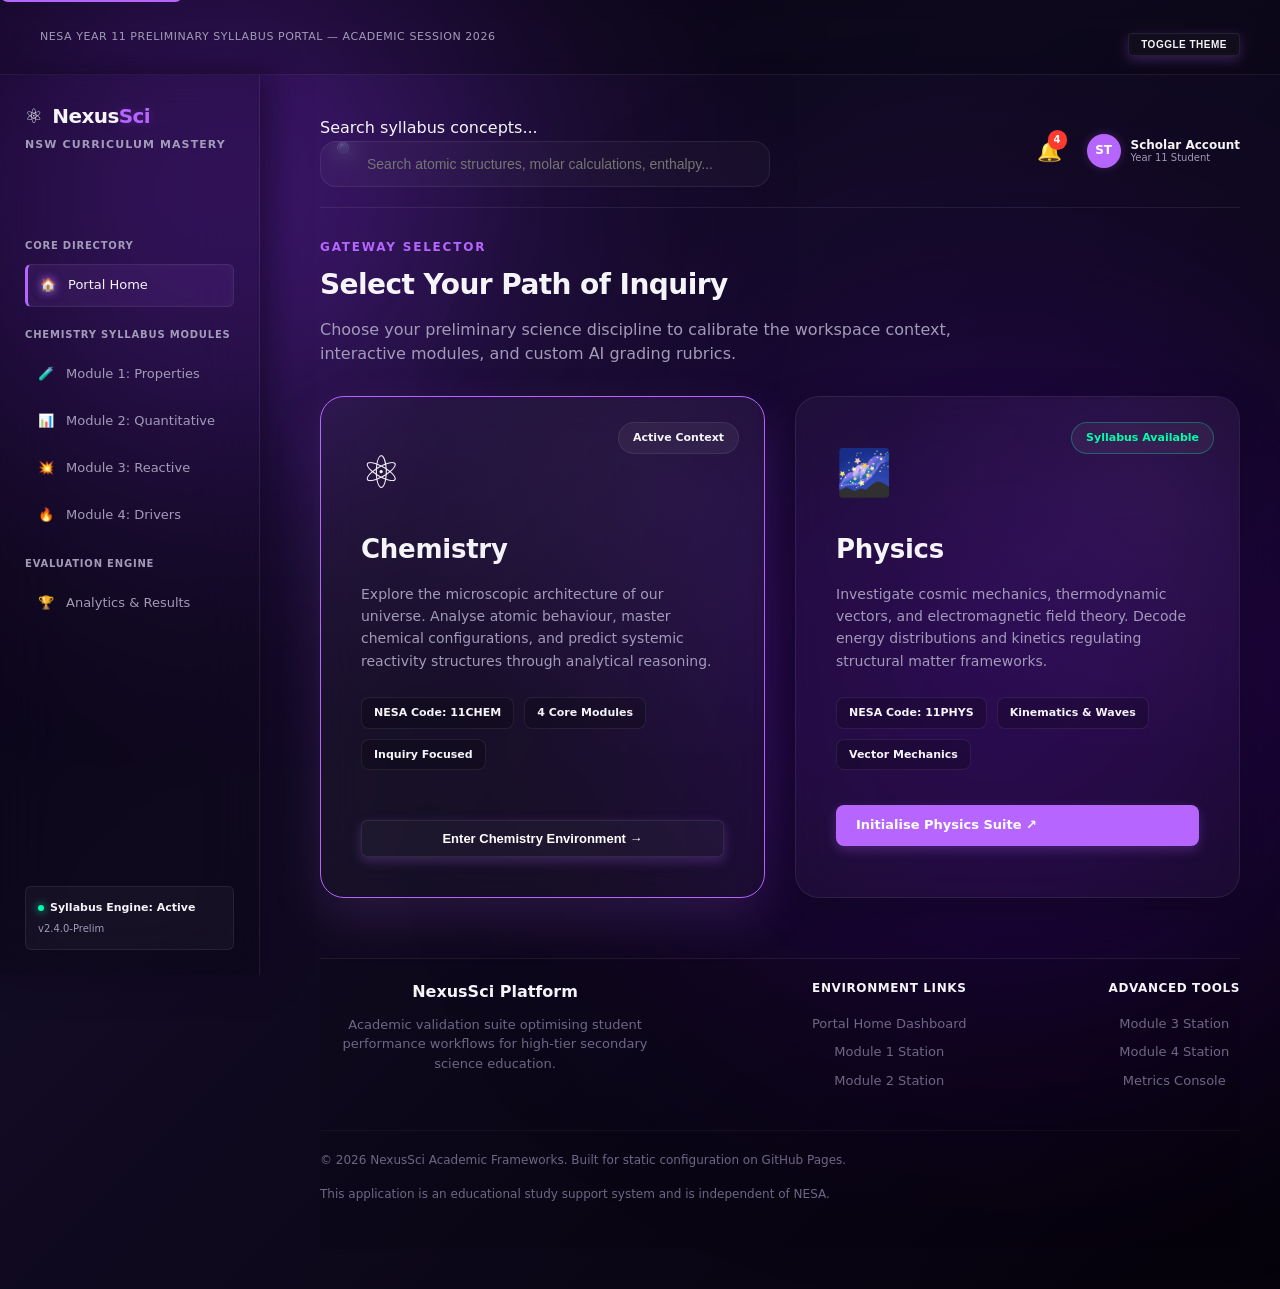
==== index.html @ a04df5f1 "Initial commit" ====
<!DOCTYPE html>
<html lang="en">
<head>
    <meta charset="UTF-8">
    <meta name="viewport" content="width=device-width, initial-scale=1.0">
    <title>Nexus Academic Portal | Year 11 Preliminary Science</title>
    <link rel="stylesheet" href="styles.css">
</head>
<body>

    <a href="#main-content" class="skip-link">Skip to main content</a>

    <div id="global-utility-bar">
        <div class="utility-container">
            <span class="announcement-text">NESA Year 11 Preliminary Syllabus Portal — Academic Session 2026</span>
            <div class="utility-controls">
                <button id="theme-toggle-btn" aria-label="Toggle between dark and light mode" title="Switch Color Theme">
                    <span class="mode-text">Toggle Theme</span>
                </button>
            </div>
        </div>
    </div>

    <div id="portal-layout">

        <aside id="portal-sidebar" aria-label="Main Navigation">
            <div class="sidebar-brand">
                <div class="brand-logo">
                    <span class="logo-icon">⚛️</span>
                    <span class="brand-name">Nexus<span class="highlight">Sci</span></span>
                </div>
                <p class="brand-tagline">NSW Curriculum Mastery</p>
            </div>

            <nav class="sidebar-nav" aria-label="Primary Directory">
                <div class="nav-section-label">Core Directory</div>
                <ul class="nav-list">
                    <li class="nav-item">
                        <a href="index.html" class="nav-link active" aria-current="page">
                            <span class="nav-icon">🏠</span>
                            <span class="nav-text">Portal Home</span>
                        </a>
                    </li>
                </ul>

                <div class="nav-section-label">Chemistry Syllabus Modules</div>
                <ul class="nav-list">
                    <li class="nav-item">
                        <a href="mod1.html" class="nav-link">
                            <span class="nav-icon">🧪</span>
                            <span class="nav-text">Module 1: Properties</span>
                        </a>
                    </li>
                    <li class="nav-item">
                        <a href="mod2.html" class="nav-link">
                            <span class="nav-icon">📊</span>
                            <span class="nav-text">Module 2: Quantitative</span>
                        </a>
                    </li>
                    <li class="nav-item">
                        <a href="mod3.html" class="nav-link">
                            <span class="nav-icon">💥</span>
                            <span class="nav-text">Module 3: Reactive</span>
                        </a>
                    </li>
                    <li class="nav-item">
                        <a href="mod4.html" class="nav-link">
                            <span class="nav-icon">🔥</span>
                            <span class="nav-text">Module 4: Drivers</span>
                        </a>
                    </li>
                </ul>

                <div class="nav-section-label">Evaluation Engine</div>
                <ul class="nav-list">
                    <li class="nav-item">
                        <a href="results.html" class="nav-link">
                            <span class="nav-icon">🏆</span>
                            <span class="nav-text">Analytics & Results</span>
                        </a>
                    </li>
                </ul>
            </nav>

            <div class="sidebar-footer-card">
                <div class="status-indicator-group">
                    <span class="status-dot online"></span>
                    <span class="status-label">Syllabus Engine: Active</span>
                </div>
                <div class="version-tag">v2.4.0-Prelim</div>
            </div>
        </aside>

        <main id="main-content" class="portal-main">

            <header id="dashboard-header">
                <div class="header-search-box">
                    <label for="global-search" class="visually-hidden">Search syllabus concepts...</label>
                    <span class="search-icon">🔍</span>
                    <input type="search" id="global-search" placeholder="Search atomic structures, molar calculations, enthalpy...">
                </div>
                <div class="header-profile-zone">
                    <div class="notification-trigger">
                        <span class="badge">4</span>
                        <span class="bell-icon">🔔</span>
                    </div>
                    <div class="user-avatar-block">
                        <div class="avatar-initials">ST</div>
                        <div class="avatar-meta">
                            <span class="user-name">Scholar Account</span>
                            <span class="user-role">Year 11 Student</span>
                        </div>
                    </div>
                </div>
            </header>

            <section id="discipline-gatekeeper-section" aria-labelledby="gatekeeper-heading">
                <div class="section-intro-text">
                    <span class="pre-heading">Gateway Selector</span>
                    <h1 id="gatekeeper-heading">Select Your Path of Inquiry</h1>
                    <p class="subtitle">Choose your preliminary science discipline to calibrate the workspace context, interactive modules, and custom AI grading rubrics.</p>
                </div>

                <div class="discipline-selection-grid">
                    
                    <article class="discipline-card chemistry-card selected-context" id="selector-chemistry">
                        <div class="card-glow-overlay"></div>
                        <div class="card-content">
                            <div class="card-badge-status">Active Context</div>
                            <div class="discipline-icon">⚛️</div>
                            <h2>Chemistry</h2>
                            <p class="discipline-description">Explore the microscopic architecture of our universe. Analyse atomic behaviour, master chemical configurations, and predict systemic reactivity structures through analytical reasoning.</p>
                            
                            <div class="syllabus-meta-tags">
                                <span class="meta-tag">NESA Code: 11CHEM</span>
                                <span class="meta-tag">4 Core Modules</span>
                                <span class="meta-tag">Inquiry Focused</span>
                            </div>

                            <div class="card-action-footer">
                                <button type="button" class="action-btn primary-action" id="activate-chemistry-btn">
                                    <span class="btn-text">Enter Chemistry Environment</span>
                                    <span class="btn-arrow">→</span>
                                </button>
                            </div>
                        </div>
                    </article>

                    <article class="discipline-card physics-card" id="selector-physics">
                        <div class="card-glow-overlay"></div>
                        <div class="card-content">
                            <div class="card-badge-status ready">Syllabus Available</div>
                            <div class="discipline-icon">🌌</div>
                            <h2>Physics</h2>
                            <p class="discipline-description">Investigate cosmic mechanics, thermodynamic vectors, and electromagnetic field theory. Decode energy distributions and kinetics regulating structural matter frameworks.</p>
                            
                            <div class="syllabus-meta-tags">
                                <span class="meta-tag">NESA Code: 11PHYS</span>
                                <span class="meta-tag">Kinematics & Waves</span>
                                <span class="meta-tag">Vector Mechanics</span>
                            </div>

                            <div class="card-action-footer">
                                <a href="https://example.com/physics-preliminary-hub" class="action-btn secondary-action" target="_blank" rel="noopener noreferrer">
                                    <span class="btn-text">Initialise Physics Suite</span>
                                    <span class="btn-link-icon">↗</span>
                                </a>
                            </div>
                        </div>
                    </article>

                </div>
            </section>

            <section id="chemistry-dashboard-view" aria-labelledby="chem-dashboard-heading">
                
                <header class="dashboard-hero-banner">
                    <div class="hero-left-block">
                        <div class="breadcrumb-trail">
                            <span>Nexus Core</span> &gt; <span>Science Directory</span> &gt; <span class="current">Chemistry Home</span>
                        </div>
                        <h2 id="chem-dashboard-heading">Year 11 Preliminary Chemistry Portal</h2>
                        <p class="hero-description">An structured immersive space handling comprehensive deep dives across all foundational chemistry constructs outlined by NESA.</p>
                    </div>
                    <div class="hero-right-metrics">
                        <div class="metric-node">
                            <div class="metric-val">0%</div>
                            <div class="metric-lbl">Total Mastery Completed</div>
                        </div>
                        <div class="metric-node">
                            <div class="metric-val">4 / 4</div>
                            <div class="metric-lbl">Modules Indexed</div>
                        </div>
                    </div>
                </header>

                <div class="modules-overview-container">
                    <div class="grid-section-header">
                        <h3>Syllabus Module Roadmap</h3>
                        <p>Progress systematically through the analytical layers of preliminary chemical frameworks.</p>
                    </div>

                    <div class="modules-detailed-grid">
                        
                        <div class="module-detail-node" id="card-mod1">
                            <div class="node-numeric-tag">01</div>
                            <div class="node-main-body">
                                <h4>Module 1: Properties and Structure of Matter</h4>
                                <p class="node-summary">Formulate structural models explaining atomic patterns. Investigate periodicity trends, pure substances separation vectors, isotope behaviours, state mechanics, and intramolecular geometry constraints.</p>
                                
                                <div class="inquiry-questions-list">
                                    <h5>Syllabus Inquiry Focal Points:</h5>
                                    <ul>
                                        <li>How do regularities in the structure of matter dictate dynamic macro-properties?</li>
                                        <li>What configuration profiles describe chemical binding mechanisms across state states?</li>
                                    </ul>
                                </div>

                                <div class="node-footer-controls">
                                    <span class="weight-tag">Syllabus Allocation: 25% Time</span>
                                    <a href="mod1.html" class="node-enter-link">Launch Module Workstation →</a>
                                </div>
                            </div>
                        </div>

                        <div class="module-detail-node" id="card-mod2">
                            <div class="node-numeric-tag">02</div>
                            <div class="node-main-body">
                                <h4>Module 2: Introduction to Quantitative Chemistry</h4>
                                <p class="node-summary">Transition descriptive qualitative properties into accurate chemical calculations. Standardise molar dimensions, stoichiometry ratios, mass preservation metrics, Avogadro thresholds, gas law matrices, and solution concentrations.</p>
                                
                                <div class="inquiry-questions-list">
                                    <h5>Syllabus Inquiry Focal Points:</h5>
                                    <ul>
                                        <li>What metrics convert observable masses into measurable ratios of structural atoms?</li>
                                        <li>How do empirical variations in gas systems match universal physical ideal behaviours?</li>
                                    </ul>
                                </div>

                                <div class="node-footer-controls">
                                    <span class="weight-tag">Syllabus Allocation: 25% Time</span>
                                    <a href="mod2.html" class="node-enter-link">Launch Module Workstation →</a>
                                </div>
                            </div>
                        </div>

                        <div class="module-detail-node" id="card-mod3">
                            <div class="node-numeric-tag">03</div>
                            <div class="node-main-body">
                                <h4>Module 3: Reactive Chemistry</h4>
                                <p class="node-summary">Categorise dynamic atomic realignments. Observe evidence streams indicating reaction occurrences. Track structural transformations inside metal reactivity hierarchies, net ionic equations, precipitation products, and acid interactions.</p>
                                
                                <div class="inquiry-questions-list">
                                    <h5>Syllabus Inquiry Focal Points:</h5>
                                    <ul>
                                        <li>What structural shifts trigger changes in atom configuration bonds?</li>
                                        <li>How can relative chemical activity variances predict transactional metallic behaviour?</li>
                                    </ul>
                                </div>

                                <div class="node-footer-controls">
                                    <span class="weight-tag">Syllabus Allocation: 25% Time</span>
                                    <a href="mod3.html" class="node-enter-link">Launch Module Workstation →</a>
                                </div>
                            </div>
                        </div>

                        <div class="module-detail-node" id="card-mod4">
                            <div class="node-numeric-tag">04</div>
                            <div class="node-main-body">
                                <h4>Module 4: Drivers of Reactions</h4>
                                <p class="node-summary">Analyse energetic metrics driving phase changes. Characterise thermal energy generation, endothermic processes, activation barriers, catalyst systems, entropy variables, and Gibbs energy configurations governing thermodynamic probability.</p>
                                
                                <div class="inquiry-questions-list">
                                    <h5>Syllabus Inquiry Focal Points:</h5>
                                    <ul>
                                        <li>What energy constraints explain why specific chemical reactions proceed unassisted?</li>
                                        <li>How do adjustments in activation thresholds modify macro collision frequencies?</li>
                                    </ul>
                                </div>

                                <div class="node-footer-controls">
                                    <span class="weight-tag">Syllabus Allocation: 25% Time</span>
                                    <a href="mod4.html" class="node-enter-link">Launch Module Workstation →</a>
                                </div>
                            </div>
                        </div>

                    </div>
                </div>

                <div class="analytical-engine-intro">
                    <div class="engine-card-inner">
                        <div class="badge-accent">Automated Assessment Architecture</div>
                        <h3>Integrated AI Assessment Rubric Marker</h3>
                        <p>This workspace connects to custom prompt configurations built on NESA evaluation criteria. Draft working notes, process responses inside separate module sheets, and evaluate mastery responses directly through the AI grading engine.</p>
                        
                        <div class="engine-features-row">
                            <div class="feature-bullet">
                                <span class="f-icon">🎯</span>
                                <strong>Syllabus Alignment:</strong> Verified for outcomes CH11-8 through CH11-11.
                            </div>
                            <div class="feature-bullet">
                                <span class="f-icon">⏱️</span>
                                <strong>Real-Time Audits:</strong> Evaluates data presentation, formula manipulation, and structure.
                            </div>
                            <div class="feature-bullet">
                                <span class="f-icon">📊</span>
                                <strong>Comprehensive Log:</strong> Retain execution outputs tracking progress in the results dashboard.
                            </div>
                        </div>

                        <div class="engine-cta-block">
                            <a href="results.html" class="btn-link-action">Inspect Performance Metrics Console</a>
                        </div>
                    </div>
                </div>

                <section class="quick-reference-vault" aria-labelledby="vault-heading">
                    <h4 id="vault-heading">Preliminary Study Vault & Reference Tables</h4>
                    <p class="vault-sub">Access verified resources mapped directly to common evaluation frameworks.</p>
                    
                    <div class="vault-links-table-container">
                        <table class="vault-data-table">
                            <thead>
                                <tr>
                                    <th>Resource Identification Name</th>
                                    <th>Target Curricular Outcomes</th>
                                    <th>Module Reference Alignment</th>
                                    <th>System Availability Status</th>
                                </tr>
                            </thead>
                            <tbody>
                                <tr>
                                    <td>NESA Official Chemistry Formula Sheet</td>
                                    <td>CH11-1, CH11-2, CH11-9</td>
                                    <td>Module 2: Quantitative Dynamics</td>
                                    <td><span class="status-tag verified">System Synchronised</span></td>
                                </tr>
                                <tr>
                                    <td>Standard Metal Reactivity Coefficient Matrix</td>
                                    <td>CH11-10</td>
                                    <td>Module 3: Reactive Displacements</td>
                                    <td><span class="status-tag verified">System Synchronised</span></td>
                                </tr>
                                <tr>
                                    <td>Specific Heat Constants & Enthalpy Database</td>
                                    <td>CH11-11</td>
                                    <td>Module 4: Energetics Profiles</td>
                                    <td><span class="status-tag pending">Under Integration</span></td>
                                </tr>
                                <tr>
                                    <td>Isotopic Distribution Analysis Guide</td>
                                    <td>CH11-8</td>
                                    <td>Module 1: Fundamental Structures</td>
                                    <td><span class="status-tag verified">System Synchronised</span></td>
                                </tr>
                            </tbody>
                        </table>
                    </div>
                </section>

            </section>

            <footer id="portal-global-footer">
                <div class="footer-upper-row">
                    <div class="footer-brand-info">
                        <span class="f-logo">NexusSci Platform</span>
                        <p>Academic validation suite optimising student performance workflows for high-tier secondary science education.</p>
                    </div>
                    <div class="footer-links-column">
                        <h5>Environment Links</h5>
                        <ul>
                            <li><a href="index.html">Portal Home Dashboard</a></li>
                            <li><a href="mod1.html">Module 1 Station</a></li>
                            <li><a href="mod2.html">Module 2 Station</a></li>
                        </ul>
                    </div>
                    <div class="footer-links-column">
                        <h5>Advanced Tools</h5>
                        <ul>
                            <li><a href="mod3.html">Module 3 Station</a></li>
                            <li><a href="mod4.html">Module 4 Station</a></li>
                            <li><a href="results.html">Metrics Console</a></li>
                        </ul>
                    </div>
                </div>
                <hr class="footer-divider">
                <div class="footer-lower-row">
                    <p class="copyright-notice">&copy; 2026 NexusSci Academic Frameworks. Built for static configuration on GitHub Pages.</p>
                    <p class="disclaimer-notice">This application is an educational study support system and is independent of NESA.</p>
                </div>
            </footer>

        </main>
    </div>

    <script>
        /**
         * System Scripting Setup
         * Handles local state configurations, theme alternation, and view parameters.
         */
        document.addEventListener('DOMContentLoaded', () => {
            
            // --- Theme Switcher Module ---
            const themeToggleBtn = document.getElementById('theme-toggle-btn');
            
            // Initialise user tracking from memory storage
            const currentThemeSetting = localStorage.getItem('nexus-color-theme') || 'dark-mode';
            document.body.classList.add(currentThemeSetting);
            
            themeToggleBtn.addEventListener('click', () => {
                if (document.body.classList.contains('dark-mode')) {
                    document.body.classList.replace('dark-mode', 'light-mode');
                    localStorage.setItem('nexus-color-theme', 'light-mode');
                } else {
                    document.body.classList.replace('light-mode', 'dark-mode');
                    localStorage.setItem('nexus-color-theme', 'dark-mode');
                }
            });

            // --- Selection Process Interaction Controls ---
            const chemSelectorCard = document.getElementById('selector-chemistry');
            const physicsSelectorCard = document.getElementById('selector-physics');
            const chemDashboardView = document.getElementById('chemistry-dashboard-view');
            const activateChemBtn = document.getElementById('activate-chemistry-btn');

            // Interactive focus functions for selection feedback
            activateChemBtn.addEventListener('click', () => {
                chemSelectorCard.classList.add('selected-context');
                physicsSelectorCard.classList.remove('selected-context');
                
                // Show core Chemistry workspace sections smoothly
                if(chemDashboardView) {
                    chemDashboardView.style.display = 'block';
                    chemDashboardView.scrollIntoView({ behavior: 'smooth' });
                }
            });

        });
    </script>
</body>
</html>
---- styles.css ----
/* ==========================================================================
   1. GLOBAL ARCHITECTURE & DESIGN VARIABLES
   ========================================================================== */
   :root {
    /* Deep Exuberant Purple Theme (Default Dark Mode) */
    --bg-gradient: linear-gradient(135deg, #090514 0%, #120b24 40%, #05020a 100%);
    --glass-bg: rgba(255, 255, 255, 0.03);
    --glass-border: rgba(255, 255, 255, 0.08);
    --glass-shadow: rgba(15, 5, 30, 0.6);
    --text-primary: #f1ebff;
    --text-secondary: #bda6e8;
    --text-muted: #79669e;
    --accent-primary: #b666ff;
    --accent-secondary: #7f00ff;
    --accent-glow: rgba(182, 102, 255, 0.4);
    --nav-active-bg: rgba(255, 255, 255, 0.06);
    --card-hover-border: rgba(182, 102, 255, 0.3);
    --utility-bg: rgba(255, 255, 255, 0.02);
    
    /* Decorative Blurs */
    --blur-spot-1: #9434ff;
    --blur-spot-2: #490099;
}

/* Light Mode Overrides (Triggered smoothly via Javascript toggling body class) */
body.light-mode {
    --bg-gradient: linear-gradient(135deg, #f4efff 0%, #eadaff 50%, #f9f7ff 100%);
    --glass-bg: rgba(255, 255, 255, 0.45);
    --glass-border: rgba(138, 43, 226, 0.15);
    --glass-shadow: rgba(73, 0, 153, 0.08);
    --text-primary: #1b0f3a;
    --text-secondary: #573f8a;
    --text-muted: #8c78b3;
    --accent-primary: #8a2be2;
    --accent-secondary: #4b0082;
    --accent-glow: rgba(138, 43, 226, 0.2);
    --nav-active-bg: rgba(138, 43, 226, 0.08);
    --card-hover-border: rgba(138, 43, 226, 0.4);
    --utility-bg: rgba(138, 43, 226, 0.04);
    
    --blur-spot-1: #e1bfff;
    --blur-spot-2: #c399ff;
}

/* ==========================================================================
   2. CORE RESET & HIGH-END BACKGROUND DECORATIONS
   ========================================================================== */
* {
    box-sizing: border-box;
    margin: 0;
    padding: 0;
}

body {
    background: var(--bg-gradient);
    color: var(--text-primary);
    font-family: -apple-system, BlinkMacSystemFont, "Segoe UI", Roboto, Helvetica, Arial, sans-serif;
    min-height: 100vh;
    overflow-x: hidden;
    position: relative;
    transition: background 0.5s ease, color 0.5s ease;
}

/* Accessibility Skip Link */
.skip-link {
    position: absolute;
    top: -100px;
    left: 20px;
    background: var(--accent-primary);
    color: #fff;
    padding: 10px 20px;
    border-radius: 8px;
    z-index: 1000;
    text-decoration: none;
    transition: top 0.3s ease;
}
.skip-link:focus { top: 20px; }

/* Exuberant Decorative Light Orbs creating depth beneath the glass layers */
body::before, body::after {
    content: '';
    position: fixed;
    border-radius: 50%;
    filter: blur(140px);
    z-index: -1;
    opacity: 0.45;
    pointer-events: none;
    transition: background 0.5s ease;
}

body::before {
    width: 550px;
    height: 550px;
    background: var(--blur-spot-1);
    top: -10%;
    left: -5%;
}

body::after {
    width: 650px;
    height: 650px;
    background: var(--blur-spot-2);
    bottom: -10%;
    right: -5%;
}

/* ==========================================================================
   3. LAYOUT STRUCTURE (SIDEBAR & MAIN VIEWPORT)
   ========================================================================== */
#portal-layout {
    display: flex;
    min-height: 100vh;
    width: 100%;
}

/* Global Top Utility Announcement Row */
#global-utility-bar {
    width: 100%;
    background: var(--utility-bg);
    border-bottom: 1px solid var(--glass-border);
    backdrop-filter: blur(10px);
    -webkit-backdrop-filter: blur(10px);
    padding: 10px 40px;
    font-size: 12px;
    letter-spacing: 0.05em;
    font-weight: 500;
    color: var(--text-secondary);
}

.utility-container {
    display: flex;
    justify-content: space-between;
    align-items: center;
}

/* Master Glassmorphic Theme Switch Button */
#theme-toggle-btn {
    background: rgba(255, 255, 255, 0.05);
    border: 1px solid var(--glass-border);
    padding: 6px 16px;
    border-radius: 30px;
    color: var(--text-primary);
    cursor: pointer;
    font-weight: 600;
    font-size: 11px;
    text-transform: uppercase;
    backdrop-filter: blur(5px);
    transition: all 0.3s cubic-bezier(0.25, 0.8, 0.25, 1);
}

#theme-toggle-btn:hover {
    background: var(--accent-primary);
    color: #fff;
    box-shadow: 0 0 15px var(--accent-glow);
    transform: scale(1.05);
}

/* ==========================================================================
   4. SIDEBAR NAVIGATION DESIGN
   ========================================================================== */
#portal-sidebar {
    width: 280px;
    background: var(--glass-bg);
    border-right: 1px solid var(--glass-border);
    backdrop-filter: blur(30px);
    -webkit-backdrop-filter: blur(30px);
    padding: 30px 20px;
    display: flex;
    flex-direction: column;
    justify-content: space-between;
    position: sticky;
    top: 0;
    height: 100vh;
    box-shadow: 10px 0 30px var(--glass-shadow);
    z-index: 100;
}

.sidebar-brand {
    margin-bottom: 35px;
}

.brand-logo {
    display: flex;
    align-items: center;
    gap: 12px;
    font-size: 22px;
    font-weight: 800;
    letter-spacing: -0.02em;
}

.brand-logo .highlight {
    color: var(--accent-primary);
    text-shadow: 0 0 10px var(--accent-glow);
}

.brand-tagline {
    font-size: 11px;
    color: var(--text-muted);
    text-transform: uppercase;
    letter-spacing: 0.1em;
    margin-top: 4px;
    font-weight: 700;
}

/* Directory Nav System */
.nav-section-label {
    font-size: 10px;
    text-transform: uppercase;
    letter-spacing: 0.12em;
    color: var(--text-muted);
    font-weight: 800;
    margin: 25px 0 10px 10px;
}

.nav-list {
    list-style: none;
}

.nav-item {
    margin-bottom: 5px;
}

.nav-link {
    display: flex;
    align-items: center;
    gap: 14px;
    padding: 12px 15px;
    color: var(--text-secondary);
    text-decoration: none;
    font-weight: 600;
    font-size: 14px;
    border-radius: 12px;
    border: 1px solid transparent;
    transition: all 0.3s cubic-bezier(0.25, 0.8, 0.25, 1);
}

.nav-link:hover {
    background: rgba(255, 255, 255, 0.04);
    color: var(--text-primary);
    transform: translateX(4px);
}

.nav-link.active {
    background: var(--nav-active-bg);
    color: var(--text-primary);
    border-color: var(--glass-border);
    box-shadow: inset 0 0 12px rgba(255, 255, 255, 0.03);
}

.nav-link.active .nav-icon {
    filter: drop-shadow(0 0 5px var(--accent-primary));
}

/* Sidebar Footer Card */
.sidebar-footer-card {
    background: rgba(0, 0, 0, 0.15);
    border: 1px solid var(--glass-border);
    padding: 15px;
    border-radius: 14px;
    margin-top: auto;
}

.status-indicator-group {
    display: flex;
    align-items: center;
    gap: 8px;
    font-size: 12px;
    font-weight: 600;
}

.status-dot.online {
    width: 7px;
    height: 7px;
    background: #00ffaa;
    border-radius: 50%;
    box-shadow: 0 0 8px #00ffaa;
}

.version-tag {
    font-size: 10px;
    color: var(--text-muted);
    margin-top: 4px;
}

/* ==========================================================================
   5. PORTAL MAIN CONTAINER & HEADER MODULE
   ========================================================================== */
.portal-main {
    flex: 1;
    padding: 40px;
    max-width: 1400px;
    margin: 0 auto;
    width: calc(100% - 280px);
}

#dashboard-header {
    display: flex;
    justify-content: space-between;
    align-items: center;
    margin-bottom: 40px;
    gap: 20px;
}

.header-search-box {
    position: relative;
    width: 450px;
}

.header-search-box .search-icon {
    position: absolute;
    left: 16px;
    top: 50%;
    transform: translateY(-50%);
    opacity: 0.6;
}

.header-search-box input {
    width: 100%;
    background: var(--glass-bg);
    border: 1px solid var(--glass-border);
    padding: 14px 16px 14px 46px;
    border-radius: 16px;
    color: var(--text-primary);
    font-size: 14px;
    outline: none;
    backdrop-filter: blur(10px);
    transition: all 0.3s ease;
}

.header-search-box input:focus {
    border-color: var(--accent-primary);
    box-shadow: 0 0 20px var(--accent-glow);
}

.header-profile-zone {
    display: flex;
    align-items: center;
    gap: 25px;
}

.notification-trigger {
    position: relative;
    cursor: pointer;
    font-size: 20px;
}

.notification-trigger .badge {
    position: absolute;
    top: -5px;
    right: -5px;
    background: #ff3b30;
    color: white;
    font-size: 10px;
    padding: 2px 6px;
    border-radius: 10px;
    font-weight: bold;
}

.user-avatar-block {
    display: flex;
    align-items: center;
    gap: 12px;
}

.avatar-initials {
    width: 42px;
    height: 42px;
    background: linear-gradient(135deg, var(--accent-primary), var(--accent-secondary));
    color: white;
    display: flex;
    align-items: center;
    justify-content: center;
    border-radius: 50%;
    font-weight: 700;
    box-shadow: 0 4px 15px var(--accent-glow);
}

.avatar-meta {
    display: flex;
    flex-direction: column;
}

.user-name {
    font-size: 14px;
    font-weight: 700;
}

.user-role {
    font-size: 11px;
    color: var(--text-muted);
}

/* ==========================================================================
   6. INTERACTIVE GATEKEEPER SELECTOR (PHYSICS / CHEMISTRY)
   ========================================================================== */
#discipline-gatekeeper-section {
    margin-bottom: 50px;
}

.section-intro-text {
    margin-bottom: 30px;
}

.pre-heading {
    font-size: 12px;
    text-transform: uppercase;
    letter-spacing: 0.15em;
    color: var(--accent-primary);
    font-weight: 700;
}

h1 {
    font-size: 36px;
    font-weight: 800;
    letter-spacing: -0.03em;
    margin: 5px 0 10px 0;
}

.subtitle {
    color: var(--text-secondary);
    font-size: 16px;
    max-width: 700px;
    line-height: 1.5;
}

/* Layout Cards Grid */
.discipline-selection-grid {
    display: grid;
    grid-template-columns: 1fr 1fr;
    gap: 30px;
}

.discipline-card {
    background: var(--glass-bg);
    border: 1px solid var(--glass-border);
    border-radius: 24px;
    padding: 40px;
    position: relative;
    overflow: hidden;
    backdrop-filter: blur(20px);
    -webkit-backdrop-filter: blur(20px);
    box-shadow: 0 15px 35px var(--glass-shadow);
    transition: all 0.4s cubic-bezier(0.25, 0.8, 0.25, 1);
}

/* Visual Highlights for Card Selections */
.discipline-card.selected-context {
    border-color: var(--accent-primary);
    box-shadow: 0 20px 50px rgba(182, 102, 255, 0.15);
}

.card-glow-overlay {
    position: absolute;
    top: 0;
    left: 0;
    width: 100%;
    height: 100%;
    background: radial-gradient(circle at 80% 20%, rgba(182, 102, 255, 0.08), transparent 50%);
    pointer-events: none;
}

.card-badge-status {
    position: absolute;
    top: 25px;
    right: 25px;
    font-size: 11px;
    font-weight: 700;
    background: rgba(255, 255, 255, 0.05);
    padding: 6px 14px;
    border-radius: 20px;
    border: 1px solid var(--glass-border);
}

.card-badge-status.ready {
    border-color: rgba(0, 255, 170, 0.3);
    color: #00ffaa;
}

.discipline-icon {
    font-size: 45px;
    margin-bottom: 20px;
}

.discipline-card h2 {
    font-size: 26px;
    font-weight: 800;
    margin-bottom: 12px;
}

.discipline-description {
    color: var(--text-secondary);
    font-size: 14px;
    line-height: 1.6;
    margin-bottom: 25px;
}

.syllabus-meta-tags {
    display: flex;
    gap: 10px;
    flex-wrap: wrap;
    margin-bottom: 35px;
}

.meta-tag {
    font-size: 11px;
    font-weight: 600;
    background: rgba(0, 0, 0, 0.2);
    padding: 6px 12px;
    border-radius: 8px;
    border: 1px solid var(--glass-border);
}

/* Lavish Button Structures */
.action-btn {
    display: inline-flex;
    align-items: center;
    justify-content: center;
    gap: 10px;
    width: 100%;
    padding: 16px;
    border-radius: 14px;
    font-weight: 700;
    font-size: 15px;
    cursor: pointer;
    text-decoration: none;
    transition: all 0.3s cubic-bezier(0.25, 0.8, 0.25, 1);
}

.primary-action {
    background: linear-gradient(135deg, var(--accent-primary), var(--accent-secondary));
    color: white;
    border: none;
    box-shadow: 0 8px 25px var(--accent-glow);
}

.primary-action:hover {
    transform: translateY(-3px);
    box-shadow: 0 12px 30px var(--accent-glow);
    filter: brightness(1.1);
}

.secondary-action {
    background: rgba(255, 255, 255, 0.03);
    color: var(--text-primary);
    border: 1px solid var(--glass-border);
}

.secondary-action:hover {
    background: rgba(255, 255, 255, 0.08);
    transform: translateY(-3px);
    border-color: var(--text-secondary);
}

/* ==========================================================================
   7. CHEMISTRY SYLLABUS DASHBOARD SYSTEM
   ========================================================================== */
#chemistry-dashboard-view {
    display: none; /* Safely initialized hidden, activated via your script */
    animation: fadeIn 0.6s cubic-bezier(0.25, 0.8, 0.25, 1) forwards;
}

@keyframes fadeIn {
    from { opacity: 0; transform: translateY(20px); }
    to { opacity: 1; transform: translateY(0); }
}

.dashboard-hero-banner {
    background: linear-gradient(135deg, rgba(40, 15, 80, 0.3), rgba(15, 5, 35, 0.5));
    border: 1px solid var(--glass-border);
    padding: 40px;
    border-radius: 24px;
    display: flex;
    justify-content: space-between;
    align-items: center;
    gap: 30px;
    margin-bottom: 50px;
    backdrop-filter: blur(15px);
}

.breadcrumb-trail {
    font-size: 11px;
    text-transform: uppercase;
    letter-spacing: 0.1em;
    color: var(--text-muted);
    margin-bottom: 10px;
    font-weight: 600;
}

.breadcrumb-trail .current {
    color: var(--accent-primary);
}

.hero-description {
    color: var(--text-secondary);
    font-size: 15px;
    margin-top: 8px;
    max-width: 600px;
    line-height: 1.6;
}

.hero-right-metrics {
    display: flex;
    gap: 20px;
}

.metric-node {
    background: rgba(0, 0, 0, 0.2);
    border: 1px solid var(--glass-border);
    padding: 20px 25px;
    border-radius: 16px;
    text-align: center;
    min-width: 140px;
}

.metric-val {
    font-size: 28px;
    font-weight: 800;
    color: var(--accent-primary);
}

.metric-lbl {
    font-size: 11px;
    color: var(--text-muted);
    margin-top: 4px;
    font-weight: 600;
}

/* 4 Modules Detailed Grid Display */
.modules-overview-container {
    margin-bottom: 50px;
}

.grid-section-header {
    margin-bottom: 25px;
}

.grid-section-header h3 {
    font-size: 22px;
    font-weight: 800;
}

.grid-section-header p {
    color: var(--text-muted);
    font-size: 14px;
}

.modules-detailed-grid {
    display: grid;
    grid-template-columns: 1fr 1fr;
    gap: 25px;
}

.module-detail-node {
    background: var(--glass-bg);
    border: 1px solid var(--glass-border);
    border-radius: 20px;
    padding: 30px;
    display: flex;
    gap: 20px;
    backdrop-filter: blur(15px);
    transition: all 0.3s cubic-bezier(0.25, 0.8, 0.25, 1);
}

.module-detail-node:hover {
    border-color: var(--card-hover-border);
    transform: translateY(-4px);
    box-shadow: 0 12px 30px var(--glass-shadow);
}

.node-numeric-tag {
    font-size: 32px;
    font-weight: 900;
    color: var(--accent-primary);
    opacity: 0.4;
    line-height: 1;
}

.node-main-body h4 {
    font-size: 18px;
    font-weight: 700;
    margin-bottom: 10px;
    line-height: 1.4;
}

.node-summary {
    color: var(--text-secondary);
    font-size: 13.5px;
    line-height: 1.6;
    margin-bottom: 20px;
}

.inquiry-questions-list {
    background: rgba(0, 0, 0, 0.12);
    padding: 15px;
    border-radius: 12px;
    margin-bottom: 20px;
    border-left: 3px solid var(--accent-primary);
}

.inquiry-questions-list h5 {
    font-size: 11px;
    text-transform: uppercase;
    color: var(--text-primary);
    letter-spacing: 0.05em;
    margin-bottom: 8px;
}

.inquiry-questions-list ul {
    list-style: none;
}

.inquiry-questions-list li {
    font-size: 12.5px;
    color: var(--text-secondary);
    position: relative;
    padding-left: 14px;
    margin-bottom: 6px;
    line-height: 1.4;
}

.inquiry-questions-list li::before {
    content: '•';
    position: absolute;
    left: 0;
    color: var(--accent-primary);
}

.node-footer-controls {
    display: flex;
    justify-content: space-between;
    align-items: center;
    border-top: 1px solid var(--glass-border);
    padding-top: 15px;
    font-size: 12px;
}

.weight-tag {
    color: var(--text-muted);
    font-weight: 600;
}

.node-enter-link {
    color: var(--accent-primary);
    text-decoration: none;
    font-weight: 700;
    transition: color 0.2s;
}

.node-enter-link:hover {
    color: var(--text-primary);
    text-shadow: 0 0 8px var(--accent-glow);
}

/* ==========================================================================
   8. ANALYTICAL ASSESSMENT ENGINE SUMMARY COMPONENT
   ========================================================================== */
.analytical-engine-intro {
    background: linear-gradient(135deg, rgba(138, 43, 226, 0.05), rgba(0, 0, 0, 0.2));
    border: 1px solid var(--glass-border);
    border-radius: 24px;
    padding: 40px;
    margin-bottom: 50px;
    backdrop-filter: blur(20px);
}

.badge-accent {
    display: inline-block;
    font-size: 10px;
    text-transform: uppercase;
    font-weight: 800;
    background: var(--accent-secondary);
    color: white;
    padding: 4px 12px;
    border-radius: 6px;
    margin-bottom: 12px;
    letter-spacing: 0.05em;
}

.analytical-engine-intro h3 {
    font-size: 24px;
    font-weight: 800;
    margin-bottom: 10px;
}

.analytical-engine-intro p {
    color: var(--text-secondary);
    font-size: 15px;
    line-height: 1.6;
    max-width: 850px;
    margin-bottom: 25px;
}

.engine-features-row {
    display: flex;
    gap: 30px;
    margin-bottom: 30px;
    flex-wrap: wrap;
}

.feature-bullet {
    flex: 1;
    min-width: 240px;
    font-size: 13.5px;
    color: var(--text-secondary);
    line-height: 1.5;
}

.feature-bullet .f-icon {
    margin-right: 6px;
}

.btn-link-action {
    display: inline-block;
    background: rgba(255, 255, 255, 0.04);
    border: 1px solid var(--glass-border);
    padding: 14px 28px;
    border-radius: 12px;
    color: var(--text-primary);
    text-decoration: none;
    font-weight: 700;
    font-size: 14px;
    transition: all 0.3s ease;
}

.btn-link-action:hover {
    background: var(--text-primary);
    color: #000;
    transform: translateY(-2px);
}

/* ==========================================================================
   9. VAULT REFERENCE DATA TABLES
   ========================================================================== */
.quick-reference-vault h4 {
    font-size: 20px;
    font-weight: 800;
    margin-bottom: 4px;
}

.vault-sub {
    color: var(--text-muted);
    font-size: 14px;
    margin-bottom: 20px;
}

.vault-links-table-container {
    width: 100%;
    background: var(--glass-bg);
    border: 1px solid var(--glass-border);
    border-radius: 16px;
    overflow: hidden;
    backdrop-filter: blur(15px);
}

.vault-data-table {
    width: 100%;
    border-collapse: collapse;
    text-align: left;
    font-size: 13.5px;
}

.vault-data-table th {
    background: rgba(0, 0, 0, 0.2);
    padding: 16px 20px;
    font-weight: 700;
    color: var(--text-primary);
    border-bottom: 1px solid var(--glass-border);
}

.vault-data-table td {
    padding: 16px 20px;
    color: var(--text-secondary);
    border-bottom: 1px solid rgba(255, 255, 255, 0.04);
}

.vault-data-table tr:last-child td {
    border-bottom: none;
}

.vault-data-table tr:hover td {
    background: rgba(255, 255, 255, 0.01);
    color: var(--text-primary);
}

.status-tag {
    font-size: 11px;
    font-weight: 700;
    padding: 4px 10px;
    border-radius: 6px;
}

.status-tag.verified {
    background: rgba(0, 255, 170, 0.1);
    color: #00ffaa;
}

.status-tag.pending {
    background: rgba(255, 159, 10, 0.1);
    color: #ff9f0a;
}

/* ==========================================================================
   10. GLOBAL SYSTEM FOOTER ARCHITECTURE
   ========================================================================== */
#portal-global-footer {
    margin-top: 80px;
    border-top: 1px solid var(--glass-border);
    padding-top: 40px;
    background: rgba(0, 0, 0, 0.1);
}

.footer-upper-row {
    display: flex;
    justify-content: space-between;
    flex-wrap: wrap;
    gap: 40px;
    margin-bottom: 30px;
}

.footer-brand-info {
    max-width: 350px;
}

.footer-brand-info .f-logo {
    font-size: 16px;
    font-weight: 700;
    color: var(--text-primary);
    display: block;
    margin-bottom: 10px;
}

.footer-brand-info p {
    font-size: 13px;
    color: var(--text-muted);
    line-height: 1.5;
}

.footer-links-column h5 {
    font-size: 12px;
    text-transform: uppercase;
    letter-spacing: 0.05em;
    color: var(--text-primary);
    margin-bottom: 15px;
}

.footer-links-column ul {
    list-style: none;
}

.footer-links-column li {
    margin-bottom: 8px;
}

.footer-links-column a {
    font-size: 13px;
    color: var(--text-muted);
    text-decoration: none;
    transition: color 0.2s;
}

.footer-links-column a:hover {
    color: var(--accent-primary);
}

.footer-divider {
    border: none;
    border-top: 1px solid rgba(255, 255, 255, 0.04);
    margin-bottom: 20px;
}

.footer-lower-row {
    display: flex;
    justify-content: space-between;
    align-items: center;
    font-size: 12px;
    color: var(--text-muted);
    flex-wrap: wrap;
    gap: 15px;
    padding-bottom: 20px;
}

/* Responsive Scaling Queries */
@media (max-width: 1100px) {
    .discipline-selection-grid, .modules-detailed-grid {
        grid-template-columns: 1fr;
    }
}

@media (max-width: 768px) {
    #portal-layout { flex-direction: column; }
    #portal-sidebar { width: 100%; height: auto; position: relative; }
    .portal-main { width: 100%; padding: 20px; }
    #dashboard-header { flex-direction: column; align-items: flex-start; }
    .header-search-box { width: 100%; }
}

/* ==========================================================================
   ADDITIONAL TARGETED STYLES FOR MODULE STUDY WORKSTATIONS
   ========================================================================== */

/* Math Expressions Center Layout Tuning */
.mjx-chtml {
    color: var(--text-primary) !important;
    font-size: 105% !important;
    text-shadow: 0 0 10px var(--accent-glow);
}

body.light-mode .mjx-chtml {
    text-shadow: none;
}

/* Custom Ordered/Unordered Content Lists Inside Panels */
.glass-panel ul {
    list-style-position: inside;
    margin: 15px 0;
    color: var(--text-secondary);
}

.glass-panel ul li {
    font-size: 14px;
    line-height: 1.7;
    margin-bottom: 10px;
    padding-left: 5px;
}

.glass-panel ul li strong {
    color: var(--text-primary);
}

/* Enhanced Inner Spacing for Syllabus Headings */
.glass-panel h3 {
    font-size: 20px;
    font-weight: 700;
    margin: 30px 0 12px 0;
    color: var(--text-primary);
    border-bottom: 1px dashed var(--glass-border);
    padding-bottom: 6px;
}

/* Form Matrix Canvas Placement Utilities */
#bohrCanvas {
    box-shadow: 0 8px 32px 0 var(--glass-shadow);
    transition: transform 0.4s cubic-bezier(0.175, 0.885, 0.32, 1.275);
}

#bohrCanvas:hover {
    transform: rotate(5deg) scale(1.03);
    border-color: var(--accent-primary);
}

/* Table Responsive Handling Adjustments for Formulas */
.vault-links-table-container {
    margin-top: 25px;
    margin-bottom: 25px;
    box-shadow: 0 10px 30px rgba(0, 0, 0, 0.25);
}

body.light-mode .vault-links-table-container {
    box-shadow: 0 10px 30px var(--glass-shadow);
}

/* Horizontal Divider Polishing */
hr {
    opacity: 1;
}

/* Call To Action Buttons Specific Constraints */
.primary-action[style*="max-width: 400px"] {
    display: inline-flex !important;
    align-items: center;
    justify-content: center;
    text-transform: tracking;
    letter-spacing: 0.02em;
    font-size: 14px;
    border: 1px solid rgba(255, 255, 255, 0.1);
}

/* ==========================================================================
   INTERACTIVE EVALUATION WORKSTATION ELEMENT STYLES
   ========================================================================== */

/* Quiz Option Labels */
.quiz-option-label {
    display: flex;
    align-items: center;
    gap: 12px;
    background: rgba(255, 255, 255, 0.02);
    border: 1px solid var(--glass-border);
    padding: 14px 20px;
    border-radius: 12px;
    margin-bottom: 10px;
    cursor: pointer;
    transition: all 0.25s cubic-bezier(0.4, 0, 0.2, 1);
}

.quiz-option-label:hover {
    background: rgba(255, 255, 255, 0.06);
    border-color: var(--text-secondary);
    transform: translateX(4px);
}

.quiz-option-label input[type="radio"] {
    accent-color: var(--accent-primary);
    transform: scale(1.15);
    cursor: pointer;
}

/* Diagnostic Feedback Panes */
.feedback-pane {
    margin-top: 15px;
    padding: 16px;
    border-radius: 12px;
    display: none;
    font-size: 13.5px;
    line-height: 1.6;
    animation: fadeIn 0.35s ease-out;
}

.feedback-correct {
    background: rgba(0, 255, 170, 0.08);
    border-left: 4px solid #00ffaa;
    color: #00ffaa;
}

.feedback-incorrect {
    background: rgba(255, 59, 48, 0.08);
    border-left: 4px solid #ff3b30;
    color: #ff3b30;
}

/* Short Answer Textareas */
.saq-textarea {
    width: 100%;
    height: 130px;
    background: rgba(0, 0, 0, 0.2);
    border: 1px solid var(--glass-border);
    border-radius: 12px;
    padding: 15px;
    color: var(--text-primary);
    font-family: inherit;
    font-size: 14px;
    line-height: 1.5;
    resize: vertical;
    outline: none;
    margin-bottom: 15px;
    transition: all 0.25s ease;
}

body.light-mode .saq-textarea {
    background: rgba(255, 255, 255, 0.6);
}

.saq-textarea:focus {
    border-color: var(--accent-primary);
    box-shadow: 0 0 15px var(--accent-glow);
    background: rgba(0, 0, 0, 0.3);
}

body.light-mode .saq-textarea:focus {
    background: rgba(255, 255, 255, 0.9);
}

/* Marking Criteria & Diagnostic Blocks */
.marking-criteria-block {
    background: rgba(255, 255, 255, 0.03);
    border: 1px dashed var(--glass-border);
    padding: 22px;
    border-radius: 14px;
    margin-top: 20px;
    display: none;
    animation: slideDown 0.4s cubic-bezier(0.16, 1, 0.3, 1);
}

.criteria-badge {
    font-size: 11px;
    font-weight: 700;
    text-transform: uppercase;
    letter-spacing: 0.05em;
    background: rgba(182, 102, 255, 0.15);
    color: var(--accent-primary);
    padding: 5px 12px;
    border-radius: 6px;
    display: inline-block;
    margin-bottom: 12px;
}

.score-adjust-select {
    background: rgba(0, 0, 0, 0.4);
    border: 1px solid var(--glass-border);
    color: var(--text-primary);
    padding: 8px 14px;
    border-radius: 8px;
    font-weight: 600;
    outline: none;
    cursor: pointer;
    transition: border-color 0.2s ease;
}

.score-adjust-select:focus {
    border-color: var(--accent-primary);
}

.exam-sample-box {
    background: rgba(138, 43, 226, 0.04);
    border-left: 3px solid var(--accent-primary);
    padding: 18px;
    border-radius: 8px;
    margin-top: 15px;
    color: var(--text-secondary);
}

/* Question Header Meta Layouts */
.question-meta-row {
    display: flex;
    justify-content: space-between;
    align-items: center;
    margin-bottom: 15px;
    font-size: 11.5px;
    font-weight: 700;
    letter-spacing: 0.03em;
    color: var(--text-muted);
}

.difficulty-tag {
    padding: 4px 10px;
    border-radius: 6px;
    text-transform: uppercase;
    font-size: 10px;
}

.diff-easy { background: rgba(0, 255, 170, 0.1); color: #00ffaa; }
.diff-medium { background: rgba(255, 159, 10, 0.1); color: #ff9f0a; }
.diff-hard { background: rgba(255, 59, 48, 0.1); color: #ff3b30; }

/* ==========================================================================
   CLASSY SUBMIT BUTTON UI DESIGN
   ========================================================================== */
button[onclick^="evaluateMCQ"], 
button[onclick^="processSAQ"] {
    background: linear-gradient(135deg, rgba(138, 43, 226, 0.15) 0%, rgba(182, 102, 255, 0.05) 100%);
    border: 1px solid rgba(182, 102, 255, 0.3);
    color: #e0ccff;
    padding: 11px 24px;
    font-size: 13px;
    font-weight: 600;
    letter-spacing: 0.03em;
    border-radius: 8px;
    cursor: pointer;
    display: inline-flex;
    align-items: center;
    gap: 8px;
    transition: all 0.3s cubic-bezier(0.25, 0.8, 0.25, 1);
    box-shadow: 0 4px 12px rgba(138, 43, 226, 0.05);
}

button[onclick^="evaluateMCQ"]:hover, 
button[onclick^="processSAQ"]:hover {
    background: linear-gradient(135deg, rgba(138, 43, 226, 0.25) 0%, rgba(182, 102, 255, 0.15) 100%);
    border-color: var(--accent-primary);
    color: var(--text-primary);
    box-shadow: 0 0 15px var(--accent-glow), 0 4px 20px rgba(138, 43, 226, 0.15);
    transform: translateY(-1px);
}

button[onclick^="evaluateMCQ"]:active, 
button[onclick^="processSAQ"]:active {
    transform: translateY(1px);
    box-shadow: 0 2px 8px rgba(138, 43, 226, 0.1);
}

/* Light Mode Adaptations */
body.light-mode button[onclick^="evaluateMCQ"],
body.light-mode button[onclick^="processSAQ"] {
    background: linear-gradient(135deg, rgba(138, 43, 226, 0.06) 0%, rgba(182, 102, 255, 0.02) 100%);
    border: 1px solid rgba(138, 43, 226, 0.2);
    color: #5a189a;
}

body.light-mode button[onclick^="evaluateMCQ"]:hover,
body.light-mode button[onclick^="processSAQ"]:hover {
    background: linear-gradient(135deg, rgba(138, 43, 226, 0.12) 0%, rgba(182, 102, 255, 0.06) 100%);
    border-color: #7b2cbf;
    color: #3c096c;
}

/* ==========================================================================
   ANIMATION KEYFRAMES
   ========================================================================== */
@keyframes fadeIn {
    from { opacity: 0; transform: translateY(4px); }
    to { opacity: 1; transform: translateY(0); }
}

@keyframes slideDown {
    from { opacity: 0; transform: translateY(-8px); max-height: 0; overflow: hidden; }
    to { opacity: 1; transform: translateY(0); max-height: 1000px; }
}

/* ==========================================================================
   PORTAL CORE VARS & LAYOUT SYSTEM
   ========================================================================== */
   :root {
    --bg-primary: #0a051b;
    --bg-panel: rgba(20, 15, 38, 0.7);
    --text-primary: #f1ecf9;
    --text-secondary: #b6afcc;
    --text-muted: #6e6685;
    --accent-primary: #b666ff;
    --accent-glow: rgba(182, 102, 255, 0.25);
    --glass-border: rgba(255, 255, 255, 0.08);
}

body.light-mode {
    --bg-primary: #f7f5fa;
    --bg-panel: rgba(255, 255, 255, 0.85);
    --text-primary: #1c162e;
    --text-secondary: #4a435c;
    --text-muted: #8a81a3;
    --accent-primary: #7b2cbf;
    --accent-glow: rgba(123, 44, 191, 0.15);
    --glass-border: rgba(0, 0, 0, 0.08);
}

body {
    margin: 0;
    padding: 0;
    font-family: system-ui, -apple-system, BlinkMacSystemFont, 'Segoe UI', Roboto, sans-serif;
    background-color: var(--bg-primary);
    color: var(--text-primary);
    transition: background-color 0.3s ease, color 0.3s ease;
}

/* Skip Link for Accessibility */
.skip-link {
    position: absolute;
    top: -40px;
    left: 0;
    background: var(--accent-primary);
    color: #fff;
    padding: 8px;
    z-index: 100;
    transition: top 0.2s;
}
.skip-link:focus { top: 0; }

/* Global Utility Bar */
#global-utility-bar {
    background: rgba(0, 0, 0, 0.3);
    border-bottom: 1px solid var(--glass-border);
    padding: 8px 24px;
    font-size: 12px;
}
.utility-container {
    display: flex;
    justify-content: space-between;
    align-items: center;
}
#theme-toggle-btn {
    background: var(--glass-border);
    border: 1px solid var(--glass-border);
    color: var(--text-primary);
    padding: 4px 12px;
    border-radius: 4px;
    cursor: pointer;
}

/* Master Grid Layout */
#portal-layout {
    display: grid;
    grid-template-columns: 280px 1fr;
    min-height: calc(100vh - 35px);
}

/* Sidebar Navigation */
#portal-sidebar {
    background: rgba(0, 0, 0, 0.2);
    border-right: 1px solid var(--glass-border);
    padding: 24px;
    display: flex;
    flex-direction: column;
    justify-content: space-between;
}
.brand-logo {
    font-size: 20px;
    font-weight: 700;
    margin-bottom: 4px;
}
.brand-logo .highlight { color: var(--accent-primary); }
.brand-tagline { font-size: 11px; color: var(--text-muted); margin: 0 0 24px 0; }

.nav-section-label {
    font-size: 10px;
    text-transform: uppercase;
    letter-spacing: 0.05em;
    color: var(--text-muted);
    margin: 16px 0 8px 0;
}
.nav-list { list-style: none; padding: 0; margin: 0; }
.nav-link {
    display: flex;
    align-items: center;
    gap: 10px;
    padding: 10px 12px;
    color: var(--text-secondary);
    text-decoration: none;
    border-radius: 8px;
    font-size: 14px;
    transition: all 0.2s;
}
.nav-link:hover, .nav-link.active {
    background: var(--glass-border);
    color: var(--text-primary);
}
.nav-link.active { border-left: 3px solid var(--accent-primary); }

/* Main Area & Dashboard Headers */
.portal-main { padding: 40px; max-width: 1200px; width: 100%; box-sizing: border-box; }
#dashboard-header {
    display: flex;
    justify-content: space-between;
    align-items: center;
    margin-bottom: 30px;
}
.breadcrumb-trail { font-size: 12px; color: var(--text-muted); }
.user-avatar-block { display: flex; align-items: center; gap: 10px; }
.avatar-initials {
    background: var(--accent-primary);
    color: #fff;
    width: 36px;
    height: 36px;
    border-radius: 50%;
    display: flex;
    align-items: center;
    justify-content: center;
    font-weight: bold;
}
.avatar-meta { display: flex; flex-direction: column; font-size: 11px; }

/* Dashboard Glass Panels */
.glass-panel {
    background: var(--bg-panel);
    backdrop-filter: blur(12px);
    -webkit-backdrop-filter: blur(12px);
    border: 1px solid var(--glass-border);
    border-radius: 16px;
    padding: 30px;
    box-shadow: 0 8px 32px rgba(0, 0, 0, 0.2);
}
.vault-sub { color: var(--text-secondary); font-size: 14px; margin-top: -5px; margin-bottom: 20px; }

/* Data Framework Tables */
.vault-links-table-container { overflow-x: auto; margin: 15px 0; }
.vault-links-table {
    width: 100%;
    border-collapse: collapse;
    text-align: left;
    font-size: 13.5px;
}
.vault-links-table th, .vault-links-table td {
    padding: 12px 16px;
    border-bottom: 1px solid var(--glass-border);
}
.vault-links-table th { color: var(--text-muted); font-weight: 600; }

/* Hero Banner Layout */
.dashboard-hero-banner {
    background: linear-gradient(135deg, rgba(138, 43, 226, 0.1) 0%, rgba(0, 0, 0, 0) 100%);
    border: 1px solid var(--glass-border);
    padding: 40px;
    border-radius: 20px;
    margin-bottom: 30px;
}
.badge-accent {
    background: rgba(182, 102, 255, 0.15);
    color: var(--accent-primary);
    padding: 4px 10px;
    border-radius: 20px;
    font-size: 11px;
    font-weight: 600;
}

/* Call to Action Buttons */
.action-btn {
    text-decoration: none;
    display: inline-block;
    border-radius: 8px;
    transition: all 0.2s;
}
.primary-action {
    background: var(--accent-primary);
    color: #fff !important;
    box-shadow: 0 4px 14px var(--accent-glow);
}
.primary-action:hover {
    transform: translateY(-2px);
    box-shadow: 0 6px 20px var(--accent-glow);
}

/* Global Footer */
#portal-global-footer { margin-top: 60px; padding: 20px 0; border-top: 1px solid var(--glass-border); font-size: 12px; color: var(--text-muted); }

/* ==========================================================================
   PORTAL ARCHITECTURE & THEME MATRIX
   ========================================================================== */
   :root {
    --bg-primary: #0a051b;
    --bg-panel: rgba(20, 15, 38, 0.75);
    --text-primary: #f1ecf9;
    --text-secondary: #b6afcc;
    --text-muted: #6e6685;
    --accent-primary: #b666ff;
    --accent-glow: rgba(182, 102, 255, 0.25);
    --glass-border: rgba(255, 255, 255, 0.08);
    --correct-base: #00ffaa;
    --incorrect-base: #ff3b30;
}

body.light-mode {
    --bg-primary: #f7f5fa;
    --bg-panel: rgba(255, 255, 255, 0.9);
    --text-primary: #1c162e;
    --text-secondary: #4a435c;
    --text-muted: #8a81a3;
    --accent-primary: #7b2cbf;
    --accent-glow: rgba(123, 44, 191, 0.15);
    --glass-border: rgba(0, 0, 0, 0.08);
}

body {
    margin: 0;
    padding: 0;
    font-family: system-ui, -apple-system, BlinkMacSystemFont, 'Segoe UI', Roboto, sans-serif;
    background-color: var(--bg-primary);
    color: var(--text-primary);
    transition: background-color 0.3s ease, color 0.3s ease;
    line-height: 1.5;
}

/* Accessibility Bypass Link */
.skip-link {
    position: absolute;
    top: -40px;
    left: 0;
    background: var(--accent-primary);
    color: #fff;
    padding: 8px 16px;
    z-index: 100;
    transition: top 0.2s;
    text-decoration: none;
}
.skip-link:focus { top: 0; }

/* Global Utility Topbar */
#global-utility-bar {
    background: rgba(0, 0, 0, 0.3);
    border-bottom: 1px solid var(--glass-border);
    padding: 10px 24px;
    font-size: 12px;
    font-weight: 500;
    letter-spacing: 0.03em;
}
.utility-container {
    display: flex;
    justify-content: space-between;
    align-items: center;
}
#theme-toggle-btn {
    background: var(--glass-border);
    border: 1px solid var(--glass-border);
    color: var(--text-primary);
    padding: 6px 14px;
    border-radius: 6px;
    cursor: pointer;
    font-weight: 600;
    transition: background 0.2s;
}
#theme-toggle-btn:hover {
    background: rgba(255, 255, 255, 0.15);
}

/* Master Core Grid Layout */
#portal-layout {
    display: grid;
    grid-template-columns: 280px 1fr;
    min-height: calc(100vh - 38px);
}

/* Sidebar Component */
#portal-sidebar {
    background: rgba(0, 0, 0, 0.15);
    border-right: 1px solid var(--glass-border);
    padding: 30px 24px;
    display: flex;
    flex-direction: column;
    justify-content: space-between;
}
.brand-logo {
    font-size: 22px;
    font-weight: 800;
    letter-spacing: -0.02em;
    display: flex;
    align-items: center;
    gap: 8px;
}
.brand-logo .highlight { color: var(--accent-primary); }
.brand-tagline { font-size: 11px; color: var(--text-muted); margin: 4px 0 30px 0; }

.nav-section-label {
    font-size: 10px;
    text-transform: uppercase;
    letter-spacing: 0.08em;
    color: var(--text-muted);
    margin: 24px 0 10px 0;
    font-weight: 700;
}
.nav-list { list-style: none; padding: 0; margin: 0; }
.nav-item { margin-bottom: 4px; }
.nav-link {
    display: flex;
    align-items: center;
    gap: 12px;
    padding: 10px 14px;
    color: var(--text-secondary);
    text-decoration: none;
    border-radius: 8px;
    font-size: 14px;
    font-weight: 500;
    transition: all 0.2s;
}
.nav-link:hover, .nav-link.active {
    background: var(--glass-border);
    color: var(--text-primary);
}
.nav-link.active { 
    border-left: 3px solid var(--accent-primary); 
    background: rgba(182, 102, 255, 0.08);
}

.sidebar-footer-card {
    background: rgba(0, 0, 0, 0.2);
    padding: 12px;
    border-radius: 8px;
    border: 1px solid var(--glass-border);
}
.status-indicator-group { display: flex; align-items: center; gap: 8px; font-size: 12px; font-weight: 600; }
.status-dot.online { width: 8px; height: 8px; background: var(--correct-base); border-radius: 50%; display: inline-block; }
.version-tag { font-size: 10px; color: var(--text-muted); margin-top: 4px; }

/* Main Content Workspace */
.portal-main { padding: 40px; max-width: 1100px; width: 100%; box-sizing: border-box; margin: 0 auto; }
#dashboard-header {
    display: flex;
    justify-content: space-between;
    align-items: center;
    margin-bottom: 35px;
}
.breadcrumb-trail { font-size: 12px; color: var(--text-muted); font-weight: 500; }
.user-avatar-block { display: flex; align-items: center; gap: 12px; }
.avatar-initials {
    background: var(--accent-primary);
    color: #fff;
    width: 38px;
    height: 38px;
    border-radius: 50%;
    display: flex;
    align-items: center;
    justify-content: center;
    font-weight: 700;
    box-shadow: 0 0 10px var(--accent-glow);
}
.avatar-meta { display: flex; flex-direction: column; line-height: 1.2; }
.user-name { font-size: 13px; font-weight: 600; }
.user-role { font-size: 11px; color: var(--text-muted); }

/* Glassmorphic Panel Layouts */
.glass-panel {
    background: var(--bg-panel);
    backdrop-filter: blur(16px);
    -webkit-backdrop-filter: blur(16px);
    border: 1px solid var(--glass-border);
    border-radius: 16px;
    padding: 35px;
    box-shadow: 0 12px 40px rgba(0, 0, 0, 0.25);
}
.dashboard-hero-banner {
    background: linear-gradient(135deg, rgba(182, 102, 255, 0.12) 0%, rgba(0, 0, 0, 0) 100%);
    border: 1px solid var(--glass-border);
    padding: 35px;
    border-radius: 16px;
    margin-bottom: 35px;
}
.badge-accent {
    background: rgba(182, 102, 255, 0.15);
    color: var(--accent-primary);
    padding: 4px 12px;
    border-radius: 20px;
    font-size: 11px;
    font-weight: 700;
    text-transform: uppercase;
    letter-spacing: 0.05em;
    display: inline-block;
    margin-bottom: 12px;
}
.hero-description { color: var(--text-secondary); font-size: 15px; margin: 8px 0 0 0; }
.vault-sub { color: var(--text-secondary); font-size: 14px; margin-top: -8px; margin-bottom: 25px; }

/* Interactive Diagnostic Controls & Inputs */
.question-meta-row {
    display: flex;
    justify-content: space-between;
    align-items: center;
    font-size: 11px;
    font-weight: 700;
    color: var(--text-muted);
    letter-spacing: 0.05em;
    margin-bottom: 10px;
}
.difficulty-tag { padding: 2px 8px; border-radius: 4px; font-size: 10px; color: #fff; }
.diff-easy { background: rgba(0, 255, 170, 0.15); color: var(--correct-base); }
.diff-medium { background: rgba(255, 159, 10, 0.15); color: #ff9f0a; }
.diff-hard { background: rgba(255, 59, 48, 0.15); color: var(--incorrect-base); }

.quiz-option-label {
    display: flex;
    align-items: center;
    gap: 10px;
    background: rgba(255, 255, 255, 0.02);
    border: 1px solid var(--glass-border);
    padding: 12px 16px;
    border-radius: 8px;
    margin-bottom: 8px;
    cursor: pointer;
    font-size: 14px;
    transition: background 0.2s, border 0.2s;
}
.quiz-option-label:hover {
    background: rgba(255, 255, 255, 0.05);
    border-color: rgba(255, 255, 255, 0.15);
}
.quiz-option-label input[type="radio"] {
    accent-color: var(--accent-primary);
}

.saq-textarea {
    width: 100%;
    min-height: 90px;
    background: rgba(0, 0, 0, 0.2);
    border: 1px solid var(--glass-border);
    border-radius: 8px;
    color: var(--text-primary);
    padding: 12px 16px;
    font-size: 14px;
    box-sizing: border-box;
    margin-bottom: 12px;
    font-family: inherit;
    resize: vertical;
    transition: border-color 0.2s;
}
.saq-textarea:focus {
    outline: none;
    border-color: var(--accent-primary);
}

/* Action Buttons */
button, .action-btn {
    background: var(--accent-primary);
    border: none;
    color: #fff;
    padding: 10px 20px;
    font-size: 13px;
    font-weight: 600;
    border-radius: 8px;
    cursor: pointer;
    transition: all 0.2s;
    box-shadow: 0 4px 12px var(--accent-glow);
}
button:hover {
    transform: translateY(-1px);
    box-shadow: 0 6px 18px var(--accent-glow);
}

/* ==========================================================================
   HIDDEN SOLUTION & EVALUATION ENGINES (PROMPT RULES)
   ========================================================================== */
.exam-sample-box {
    background: rgba(255, 255, 255, 0.02);
    border: 1px solid var(--glass-border);
    border-left: 4px solid var(--accent-primary);
    padding: 20px;
    border-radius: 0 8px 8px 0;
    font-size: 14px;
    margin-top: 15px;
}

/* Static Hidden Block Framework until triggered */
.marking-criteria-block {
    display: none; /* Controlled via script execution upon user interaction */
    background: rgba(10, 5, 27, 0.6);
    border: 1px solid var(--glass-border);
    border-radius: 10px;
    padding: 22px;
    margin-top: 16px;
    font-size: 14px;
}
.criteria-badge {
    display: inline-block;
    padding: 4px 10px;
    border-radius: 6px;
    font-size: 11px;
    font-weight: 700;
    text-transform: uppercase;
    background: rgba(182, 102, 255, 0.15);
    color: var(--accent-primary);
    margin-bottom: 12px;
}

.feedback-pane {
    display: none; /* Controlled via script execution upon choice activation */
    padding: 12px 16px;
    border-radius: 8px;
    font-size: 13.5px;
    margin-top: 12px;
    line-height: 1.4;
}
.feedback-correct {
    background: rgba(0, 255, 170, 0.1);
    border: 1px solid rgba(0, 255, 170, 0.3);
    color: #00ffaa;
}
.feedback-incorrect {
    background: rgba(255, 59, 48, 0.1);
    border: 1px solid rgba(255, 59, 48, 0.3);
    color: #ff3b30;
}

/* Structural Components Footer */
#portal-global-footer {
    margin-top: 80px;
    padding: 25px 0;
    border-top: 1px solid var(--glass-border);
    font-size: 12px;
    color: var(--text-muted);
    text-align: center;
}

/* Responsive Framework Override Rules */
@media(max-width: 960px) {
    #portal-layout { grid-template-columns: 1fr; }
    #portal-sidebar { display: none; }
}

/* ==========================================================================
   1. CORE VARIABLES & GLOBAL THEMES
   ========================================================================== */
:root {
    /* Dark Theme Base (Default) */
    --bg-main: #0a051b;
    --bg-sidebar: #110b29;
    --glass-bg: rgba(255, 255, 255, 0.03);
    --glass-border: rgba(255, 255, 255, 0.08);
    --text-primary: #f3f0fa;
    --text-secondary: #a29bb8;
    --accent-primary: #b666ff;
    --accent-secondary: #00ffaa;
    --accent-danger: #ff3b30;
    
    /* Difficulty Index Profiles */
    --diff-easy-bg: rgba(0, 255, 170, 0.1);
    --diff-easy-border: #00ffaa;
    --diff-medium-bg: rgba(182, 102, 255, 0.1);
    --diff-medium-border: #b666ff;
    --diff-hard-bg: rgba(255, 59, 48, 0.1);
    --diff-hard-border: #ff3b30;
    
    /* Transitions */
    --transition-smooth: all 0.25s cubic-bezier(0.4, 0, 0.2, 1);
}

body.light-mode {
    /* Light Theme Mapping overrides */
    --bg-main: #f8f6fc;
    --bg-sidebar: #ede9f5;
    --glass-bg: rgba(0, 0, 0, 0.02);
    --glass-border: rgba(0, 0, 0, 0.08);
    --text-primary: #1e1633;
    --text-secondary: #5e5675;
    --accent-primary: #8a2be2;
    --accent-secondary: #00a877;
    
    --diff-easy-bg: rgba(0, 168, 119, 0.08);
    --diff-medium-bg: rgba(138, 43, 226, 0.08);
}

/* ==========================================================================
   2. RESET & BASE LAYOUT HIERARCHY
   ========================================================================== */
* {
    box-sizing: border-box;
    margin: 0;
    padding: 0;
}

body {
    font-family: -apple-system, BlinkMacSystemFont, "Segoe UI", Roboto, Helvetica, Arial, sans-serif;
    background-color: var(--bg-main);
    color: var(--text-primary);
    line-height: 1.6;
    transition: var(--transition-smooth);
    overflow-x: hidden;
}

/* Accessibility Skip Link */
.skip-link {
    position: absolute;
    top: -40px;
    left: 0;
    background: var(--accent-primary);
    color: #fff;
    padding: 8px;
    z-index: 100;
    transition: top 0.2s;
}
.skip-link:focus { top: 0; }

/* Global Utility Bar */
#global-utility-bar {
    background-color: var(--bg-sidebar);
    border-bottom: 1px solid var(--glass-border);
    font-size: 11px;
    letter-spacing: 0.05em;
    text-transform: uppercase;
    color: var(--text-secondary);
}
.utility-container {
    max-width: 1400px;
    margin: 0 auto;
    padding: 8px 20px;
    display: flex;
    justify-content: space-between;
    align-items: center;
}
#theme-toggle-btn {
    background: var(--glass-bg);
    border: 1px solid var(--glass-border);
    color: var(--text-primary);
    padding: 4px 10px;
    border-radius: 4px;
    cursor: pointer;
    font-size: 10px;
    transition: var(--transition-smooth);
}
#theme-toggle-btn:hover {
    border-color: var(--accent-primary);
}

/* App Matrix Layout Split */
#portal-layout {
    display: flex;
    min-height: calc(100vh - 33px);
}

/* ==========================================================================
   3. SIDEBAR NAVIGATION CONTROLS
   ========================================================================== */
#portal-sidebar {
    width: 260px;
    background-color: var(--bg-sidebar);
    border-right: 1px solid var(--glass-border);
    padding: 25px 15px;
    display: flex;
    flex-direction: column;
    flex-shrink: 0;
}
.sidebar-brand { margin-bottom: 30px; }
.brand-logo {
    font-size: 18px;
    font-weight: 700;
    display: flex;
    align-items: center;
    gap: 8px;
}
.brand-name .highlight { color: var(--accent-primary); }
.brand-tagline {
    font-size: 11px;
    color: var(--text-secondary);
    margin-top: 4px;
}
.nav-section-label {
    font-size: 10px;
    font-weight: 700;
    text-transform: uppercase;
    letter-spacing: 0.08em;
    color: var(--text-secondary);
    margin: 20px 0 8px 5px;
}
.nav-list { list-style: none; }
.nav-item { margin-bottom: 4px; }
.nav-link {
    display: flex;
    align-items: center;
    gap: 10px;
    padding: 10px;
    color: var(--text-secondary);
    text-decoration: none;
    font-size: 13px;
    border-radius: 6px;
    transition: var(--transition-smooth);
}
.nav-link:hover, .nav-item.active .nav-link {
    background: var(--glass-bg);
    color: var(--text-primary);
    box-shadow: inset 3px 0 0 var(--accent-primary);
}
.sidebar-footer-card {
    margin-top: auto;
    padding: 12px;
    background: var(--glass-bg);
    border: 1px solid var(--glass-border);
    border-radius: 6px;
}
.status-indicator-group {
    display: flex;
    align-items: center;
    gap: 6px;
    font-size: 11px;
}
.status-dot.online {
    width: 6px;
    height: 6px;
    background: var(--accent-secondary);
    border-radius: 50%;
}
.version-tag { font-size: 10px; color: var(--text-secondary); margin-top: 4px; }

/* ==========================================================================
   4. CONTENT WORKSPACE & DASHBOARD HEADERS
   ========================================================================== */
.portal-main {
    flex-grow: 1;
    padding: 30px 40px;
    max-width: 1140px;
}
#dashboard-header {
    display: flex;
    justify-content: space-between;
    align-items: center;
    margin-bottom: 25px;
}
.breadcrumb-trail { font-size: 12px; color: var(--text-secondary); }
.user-avatar-block { display: flex; align-items: center; gap: 10px; }
.avatar-initials {
    width: 34px;
    height: 34px;
    background: var(--accent-primary);
    border-radius: 50%;
    display: flex;
    align-items: center;
    justify-content: center;
    font-size: 12px;
    font-weight: bold;
    color: #fff;
}
.avatar-meta { display: flex; flex-direction: column; line-height: 1.2; }
.user-name { font-size: 12px; font-weight: 600; }
.user-role { font-size: 10px; color: var(--text-secondary); }

.dashboard-hero-banner {
    background: linear-gradient(135deg, rgba(182,102,255,0.08) 0%, rgba(0,255,170,0.02) 100%);
    border: 1px solid var(--glass-border);
    border-radius: 12px;
    padding: 25px;
    margin-bottom: 25px;
}
.badge-accent {
    font-size: 10px;
    background: rgba(182, 102, 255, 0.15);
    color: var(--accent-primary);
    padding: 2px 8px;
    border-radius: 20px;
    font-weight: bold;
}
.dashboard-hero-banner h1 { font-size: 24px; margin-top: 5px; }
.hero-description { font-size: 13px; color: var(--text-secondary); margin-top: 5px; }

/* ==========================================================================
   5. DIAGNOSTIC INTERACTIVE CORE (CARDS, MCQS, SAQS)
   ========================================================================== */
.glass-panel {
    background-color: var(--glass-bg);
    border: 1px solid var(--glass-border);
    border-radius: 10px;
    padding: 20px;
    transition: var(--transition-smooth);
}
.question-meta-row {
    display: flex;
    justify-content: space-between;
    align-items: center;
    margin-bottom: 12px;
    font-size: 11px;
    font-weight: bold;
    letter-spacing: 0.05em;
    color: var(--text-secondary);
}

/* Difficulty Badge Profiles */
.difficulty-tag {
    padding: 2px 8px;
    border-radius: 4px;
    font-size: 10px;
    border: 1px solid transparent;
}
.diff-easy { background: var(--diff-easy-bg); border-color: var(--diff-easy-border); color: var(--diff-easy-border); }
.diff-medium { background: var(--diff-medium-bg); border-color: var(--diff-medium-border); color: var(--diff-medium-border); }
.diff-hard { background: var(--diff-hard-bg); border-color: var(--diff-hard-border); color: var(--diff-hard-border); }

/* Exemplar Analysis Blocks */
.exam-sample-box {
    background: rgba(0,0,0,0.15);
    border-left: 3px solid var(--accent-secondary);
    padding: 15px;
    margin-top: 15px;
    border-radius: 0 6px 6px 0;
    font-size: 13.5px;
}
.exam-sample-box ul { margin-left: 20px; margin-top: 8px; }

/* Form Field Interactivity Elements */
.quiz-option-label {
    display: block;
    background: rgba(255,255,255,0.01);
    border: 1px solid var(--glass-border);
    padding: 12px 15px;
    margin-top: 8px;
    border-radius: 6px;
    cursor: pointer;
    font-size: 13px;
    transition: var(--transition-smooth);
}
.quiz-option-label:hover {
    background: rgba(255,255,255,0.03);
    border-color: var(--accent-primary);
}
.quiz-option-label input { margin-right: 10px; accent-color: var(--accent-primary); }

/* Assessment Input Fields */
.saq-textarea {
    width: 100%;
    min-height: 100px;
    background: rgba(0,0,0,0.12);
    border: 1px solid var(--glass-border);
    border-radius: 6px;
    color: var(--text-primary);
    padding: 12px;
    font-family: inherit;
    font-size: 13px;
    margin-top: 12px;
    resize: vertical;
    transition: var(--transition-smooth);
}
.saq-textarea:focus {
    outline: none;
    border-color: var(--accent-primary);
    box-shadow: 0 0 8px rgba(182,102,255,0.2);
}

/* Action Control Buttons */
button {
    background: var(--accent-primary);
    color: #fff;
    border: none;
    padding: 10px 20px;
    font-size: 12px;
    font-weight: 600;
    border-radius: 6px;
    cursor: pointer;
    margin-top: 15px;
    transition: var(--transition-smooth);
}
button:hover {
    filter: brightness(1.1);
    box-shadow: 0 4px 12px rgba(182,102,255,0.3);
}

/* Evaluation Feedback Toggles */
.feedback-pane, .marking-criteria-block {
    display: none;
    margin-top: 15px;
    padding: 15px;
    border-radius: 6px;
    font-size: 13px;
}
.feedback-correct { background: rgba(0, 255, 170, 0.08); border: 1px solid var(--accent-secondary); }
.feedback-incorrect { background: rgba(255, 59, 48, 0.08); border: 1px solid var(--accent-danger); }

.marking-criteria-block {
    background: rgba(182, 102, 255, 0.05);
    border: 1px solid var(--accent-primary);
}
.criteria-badge {
    display: inline-block;
    font-size: 10px;
    text-transform: uppercase;
    font-weight: bold;
    color: var(--accent-primary);
    margin-bottom: 5px;
}

select {
    background: var(--bg-sidebar);
    color: var(--text-primary);
    border: 1px solid var(--glass-border);
    padding: 4px 8px;
    border-radius: 4px;
    font-size: 12px;
}

/* ==========================================================================
   6. GLOBAL PORTAL FOOTER
   ========================================================================== */
#portal-global-footer {
    margin-top: 60px;
    padding-top: 20px;
    border-top: 1px solid var(--glass-border);
    font-size: 11px;
    color: var(--text-secondary);
    text-align: center;
}

/* ==========================================================================
   ADDITIONAL MODULE 4 STYLES (APPEND TO BOTTOM OF STYLES.CSS)
   ========================================================================== */

/* 1. Spontaneity Matrix & Calorimetry Analysis Tables */
table {
    width: 100%;
    border-collapse: collapse;
    margin-top: 15px;
    font-size: 13px;
    background: rgba(0, 0, 0, 0.05);
    border-radius: 6px;
    overflow: hidden;
}

th, td {
    padding: 10px 12px;
    text-align: left;
}

th {
    font-weight: 700;
    text-transform: uppercase;
    font-size: 11px;
    letter-spacing: 0.05em;
    background: rgba(255, 255, 255, 0.02);
}

/* 2. Responsive Multi-Column Grids (Exothermic vs Endothermic Cards) */
div[style*="display: grid"] {
    display: grid;
    grid-template-columns: 1fr;
    gap: 20px;
    margin-top: 15px;
}

@media (min-width: 768px) {
    div[style*="display: grid"] {
        grid-template-columns: 1fr 1fr !important;
    }
}

/* 3. Interactive Call-To-Action (CTA) Platform Redirect Card */
.redirect-card-container {
    text-align: center;
    margin-top: 40px;
    padding: 25px;
    background: linear-gradient(135deg, rgba(182, 102, 255, 0.05) 0%, rgba(0, 255, 170, 0.02) 100%);
    border: 1px solid var(--accent-primary);
    border-radius: 8px;
    box-shadow: 0 4px 20px rgba(182, 102, 255, 0.05);
}

.redirect-btn {
    display: inline-block;
    background: var(--accent-primary);
    color: #fff;
    text-decoration: none;
    padding: 12px 24px;
    font-weight: bold;
    border-radius: 6px;
    font-size: 13px;
    margin-top: 15px;
    transition: var(--transition-smooth);
}

.redirect-btn:hover {
    filter: brightness(1.1);
    box-shadow: 0 4px 15px rgba(182, 102, 255, 0.4);
    transform: translateY(-1px);
}

/* 4. Embedded Energy Profile SVG Adjustments */
svg {
    max-width: 100%;
    height: auto;
    display: block;
    margin: 0 auto;
}

svg text {
    font-family: inherit;
    user-select: none;
}

/* ==========================================================================
   NEXUSSCI CORE EXAM STYLESHEET (styles.css)
   ========================================================================== */

/* System Design Variables */
:root {
    --bg-base: #0a051b;
    --panel-surface: rgba(255, 255, 255, 0.03);
    --glass-border: rgba(255, 255, 255, 0.08);
    --text-primary: #f5f4f8;
    --text-secondary: #a29bb8;
    --accent-primary: #b666ff;
    --accent-secondary: #00ffaa;
    --accent-danger: #ff3b30;
    --font-stack: system-ui, -apple-system, BlinkMacSystemFont, "Segoe UI", Roboto, sans-serif;
    --transition-smooth: all 0.3s cubic-bezier(0.4, 0, 0.2, 1);
}

/* Light Mode Override Variable Matrix */
body.light-mode {
    --bg-base: #f4f5f9;
    --panel-surface: #ffffff;
    --glass-border: rgba(0, 0, 0, 0.08);
    --text-primary: #120e24;
    --text-secondary: #5c5570;
    --accent-primary: #7c24db;
    --accent-secondary: #00a870;
}

/* Global Foundations */
* {
    box-sizing: border-box;
    margin: 0;
    padding: 0;
}

body {
    background-color: var(--bg-base);
    color: var(--text-primary);
    font-family: var(--font-stack);
    min-height: 100vh;
    display: flex;
    flex-direction: column;
    overflow-x: hidden;
    transition: var(--transition-smooth);
}

/* Global Utility Header Bar */
#global-utility-bar {
    background: rgba(0, 0, 0, 0.2);
    border-bottom: 1px solid var(--glass-border);
    font-size: 11px;
    text-transform: uppercase;
    letter-spacing: 0.05em;
    color: var(--text-secondary);
    padding: 10px 20px;
}

.utility-container {
    display: flex;
    justify-content: space-between;
    align-items: center;
    max-width: 1400px;
    margin: 0 auto;
    width: 100%;
}

#theme-toggle-btn {
    background: var(--panel-surface);
    border: 1px solid var(--glass-border);
    color: var(--text-primary);
    padding: 5px 12px;
    border-radius: 4px;
    cursor: pointer;
    font-size: 10px;
    text-transform: uppercase;
    letter-spacing: 0.05em;
    transition: var(--transition-smooth);
}

#theme-toggle-btn:hover {
    border-color: var(--accent-primary);
    background: rgba(182, 102, 255, 0.1);
}

/* Portal App Shell Grid Framework */
#portal-layout {
    display: grid;
    grid-template-columns: 280px 1fr;
    flex: 1;
    width: 100%;
}

@media (max-width: 1024px) {
    #portal-layout {
        grid-template-columns: 1fr;
    }
    #portal-sidebar {
        display: none; /* Collapses sidebar for mobile configurations */
    }
}

/* Left Navigation Sidebar Navigation System */
#portal-sidebar {
    background: rgba(0, 0, 0, 0.15);
    border-right: 1px solid var(--glass-border);
    padding: 25px;
    display: flex;
    flex-direction: column;
}

body.light-mode #portal-sidebar {
    background: #eaecef;
}

.sidebar-brand {
    margin-bottom: 35px;
}

.brand-logo {
    font-size: 20px;
    font-weight: 800;
    display: flex;
    align-items: center;
    gap: 10px;
    letter-spacing: -0.03em;
}

.brand-logo span span {
    color: var(--accent-primary);
}

.brand-tagline {
    font-size: 11px;
    color: var(--text-secondary);
    margin-top: 4px;
}

.nav-section-label {
    font-size: 10px;
    text-transform: uppercase;
    letter-spacing: 0.08em;
    color: var(--text-secondary);
    margin: 20px 0 10px 0;
    font-weight: 700;
}

.nav-list {
    list-style: none;
}

.nav-item a {
    display: flex;
    align-items: center;
    gap: 12px;
    color: var(--text-secondary);
    text-decoration: none;
    padding: 10px 12px;
    border-radius: 6px;
    font-size: 13px;
    transition: var(--transition-smooth);
    margin-bottom: 4px;
}

.nav-item a:hover, .nav-item.active a {
    color: var(--text-primary);
    background: var(--panel-surface);
    border-left: 3px solid var(--accent-primary);
}

/* Workspace Canvas Content Structure */
.portal-main {
    padding: 40px;
    max-width: 1100px;
    width: 100%;
    margin: 0 auto;
}

header {
    display: flex;
    justify-content: space-between;
    align-items: center;
    margin-bottom: 30px;
    border-bottom: 1px solid var(--glass-border);
    padding-bottom: 20px;
}

.breadcrumb-trail {
    font-size: 12px;
    color: var(--text-secondary);
}

/* Glass-morphism Information Cards */
.glass-panel {
    background: var(--panel-surface);
    border: 1px solid var(--glass-border);
    border-radius: 12px;
    padding: 30px;
    margin-bottom: 30px;
    backdrop-filter: blur(10px);
}

h1 {
    font-size: 28px;
    font-weight: 800;
    letter-spacing: -0.02em;
}

h2 {
    font-size: 20px;
    margin-bottom: 15px;
    letter-spacing: -0.01em;
}

/* Question Presentation Deck Elements */
.question-card {
    background: var(--panel-surface);
    border: 1px solid var(--glass-border);
    border-radius: 12px;
    padding: 30px;
    margin-bottom: 25px;
    position: relative;
    transition: var(--transition-smooth);
}

.question-card:hover {
    border-color: rgba(182, 102, 255, 0.25);
    box-shadow: 0 8px 32px rgba(0, 0, 0, 0.15);
}

.question-card h3 {
    font-size: 16px;
    font-weight: 700;
    margin-bottom: 12px;
    line-height: 1.4;
}

.question-card p {
    font-size: 14px;
    color: var(--text-primary);
    opacity: 0.95;
    margin-bottom: 18px;
    line-height: 1.6;
}

/* Diagnostic Metadata Labels */
.module-tag {
    display: inline-block;
    font-size: 9px;
    font-weight: 800;
    text-transform: uppercase;
    letter-spacing: 0.06em;
    padding: 4px 8px;
    border-radius: 4px;
    margin-bottom: 12px;
}

.m1-tag { background: rgba(182, 102, 255, 0.15); color: #d4a6ff; }
.m2-tag { background: rgba(0, 255, 170, 0.15); color: #66ffcc; }
.m3-tag { background: rgba(255, 159, 10, 0.15); color: #ffb347; }
.m4-tag { background: rgba(10, 132, 255, 0.15); color: #64afff; }

body.light-mode .m1-tag { background: #7c24db; color: #fff; }
body.light-mode .m2-tag { background: #00a870; color: #fff; }
body.light-mode .m3-tag { background: #e67e22; color: #fff; }
body.light-mode .m4-tag { background: #2980b9; color: #fff; }

/* Interactive Input Framework Formations */
.options-group {
    margin-bottom: 22px;
}

.options-group label {
    display: block;
    padding: 12px 16px;
    background: rgba(0, 0, 0, 0.1);
    border: 1px solid var(--glass-border);
    border-radius: 6px;
    margin-bottom: 8px;
    font-size: 13.5px;
    cursor: pointer;
    transition: var(--transition-smooth);
}

.options-group label:hover {
    background: rgba(255, 255, 255, 0.05);
    border-color: rgba(255, 255, 255, 0.2);
}

body.light-mode .options-group label {
    background: #fdfdfd;
}

body.light-mode .options-group label:hover {
    background: #f0f1f6;
}

.options-group input[type="radio"] {
    margin-right: 10px;
    accent-color: var(--accent-primary);
    transform: scale(1.1);
    vertical-align: middle;
}

/* Evaluation Engines Button Layouts */
button.action-btn, a button.action-btn {
    background: var(--panel-surface);
    border: 1px solid var(--glass-border);
    color: var(--text-primary);
    padding: 10px 22px;
    border-radius: 6px;
    font-weight: 600;
    font-size: 13px;
    cursor: pointer;
    transition: var(--transition-smooth);
    display: inline-block;
}

button.action-btn:hover {
    border-color: var(--accent-primary);
    background: rgba(182, 102, 255, 0.08);
    box-shadow: 0 0 12px rgba(182, 102, 255, 0.2);
}

/* System Footers */
footer {
    margin-top: 60px;
    padding: 24px 0;
    border-top: 1px solid var(--glass-border);
    text-align: center;
    font-size: 12px;
    color: var(--text-secondary);
}
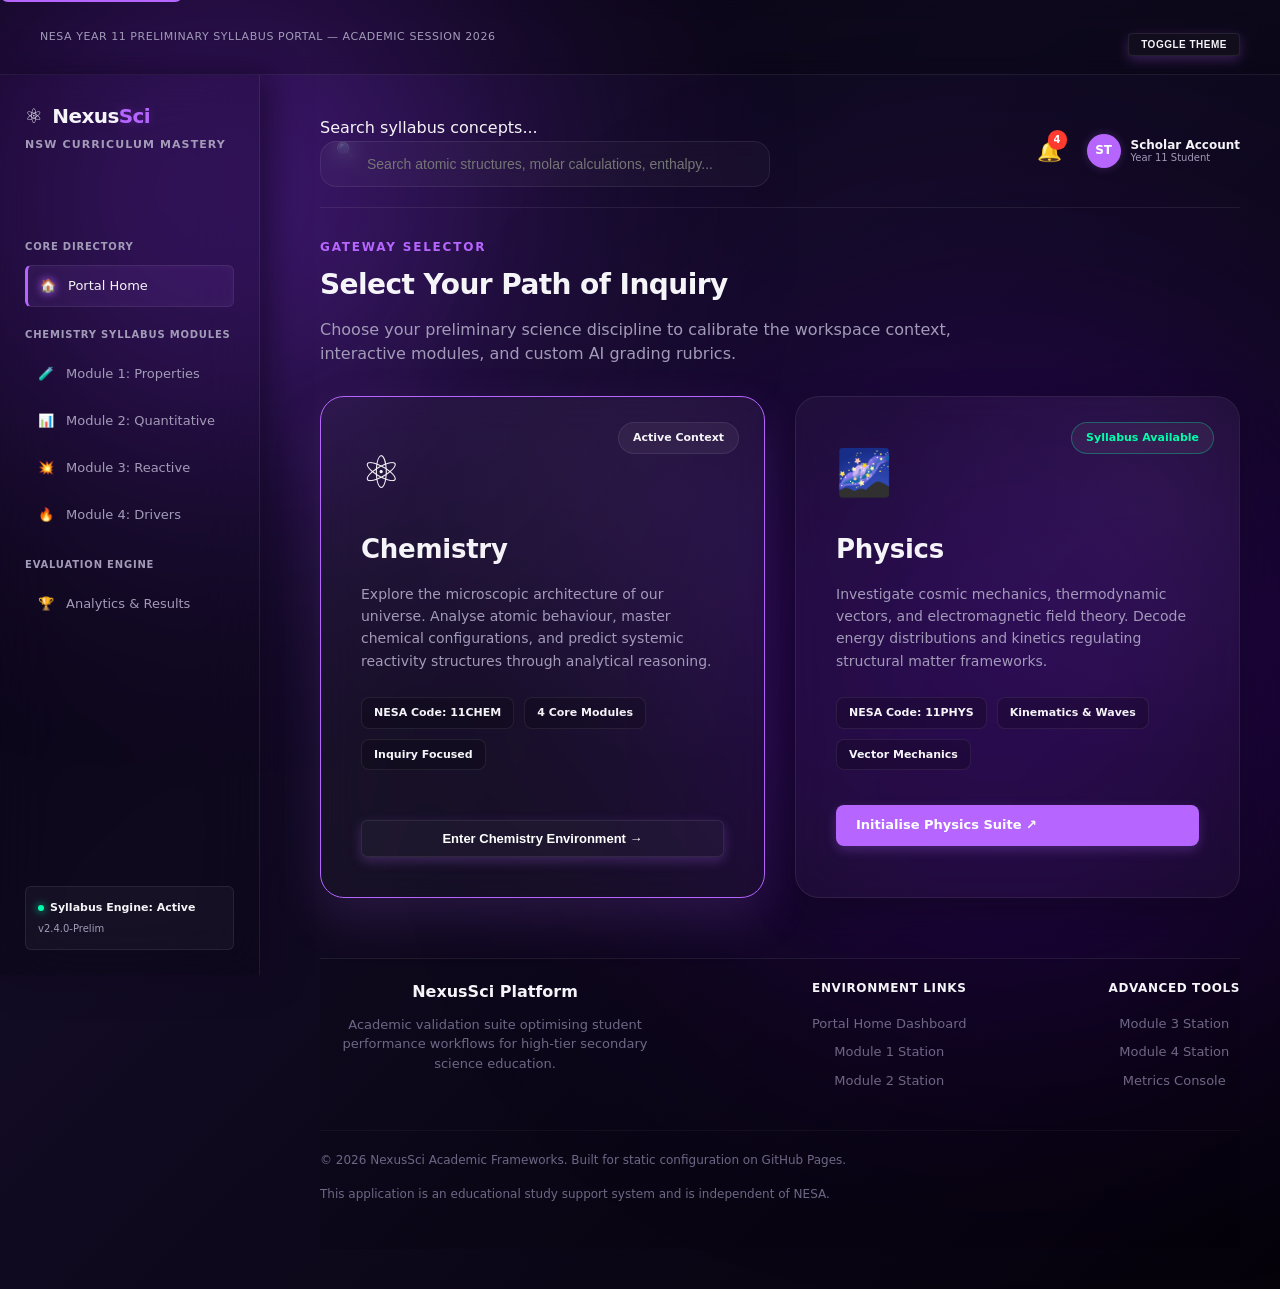
==== commit 06fd1291: "Updated physics link!" ====
--- a/index.html
+++ b/index.html
@@ -161,7 +161,7 @@
                             </div>
 
                             <div class="card-action-footer">
-                                <a href="https://example.com/physics-preliminary-hub" class="action-btn secondary-action" target="_blank" rel="noopener noreferrer">
+                                <a href="https://mridul-0812.github.io/Physics-Year-11-Review/" class="action-btn secondary-action" target="_blank" rel="noopener noreferrer">
                                     <span class="btn-text">Initialise Physics Suite</span>
                                     <span class="btn-link-icon">↗</span>
                                 </a>
